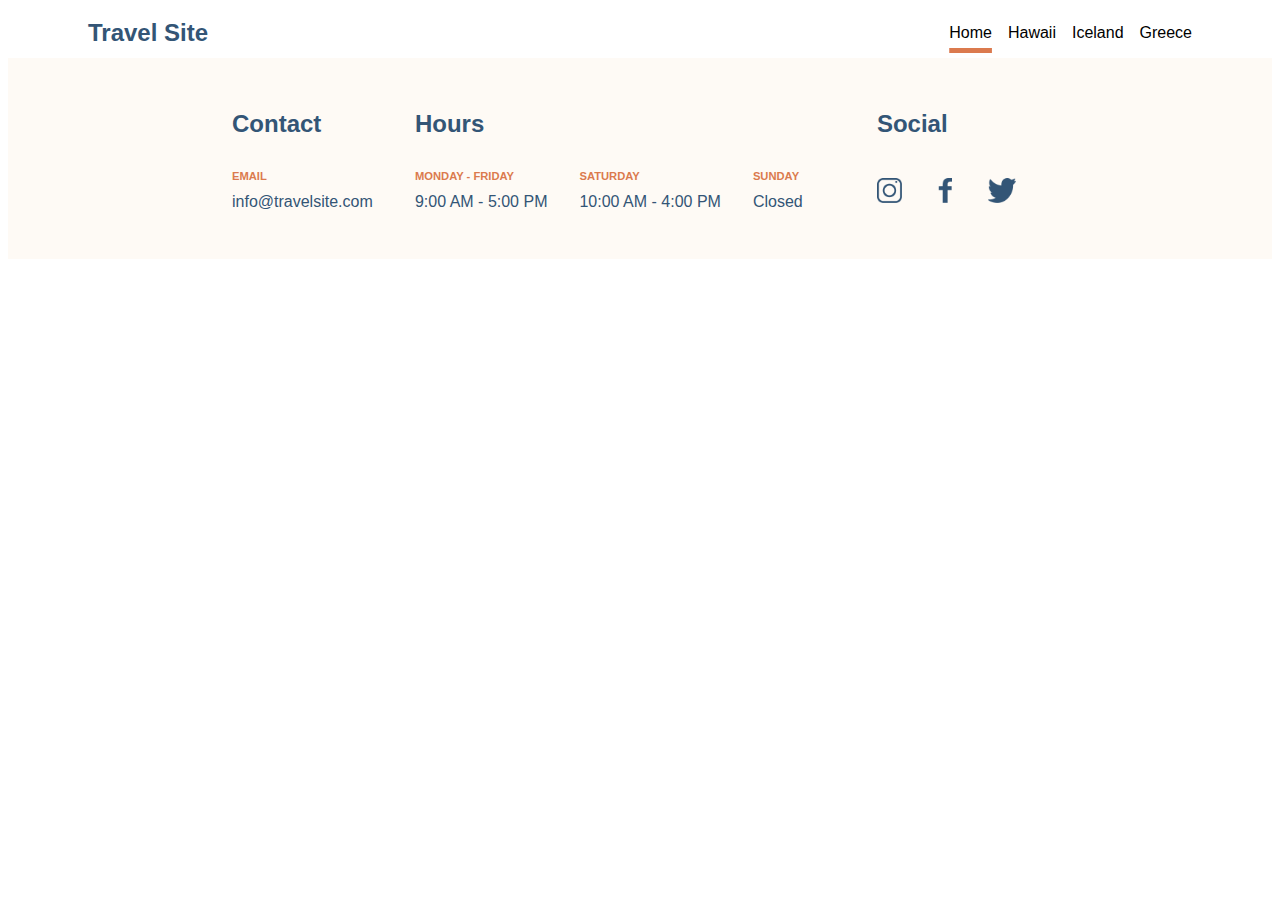
==== pages/get_started.html @ 07f857eb "added nav and footer to the get started page" ====
<!DOCTYPE html>
<html lang="en">
<head>
    <meta charset="UTF-8">
    <meta name="viewport" content="width=device-width, initial-scale=1.0">
    <title>Get Started</title>
    <link rel="stylesheet" href="../css/global.css">
</head>
<body>
    <header>
        <nav class="primary-nav">
            <a class="primary-nav__headinglink" href="./index.html"><h2 class="primary-nav__heading">Travel Site</h2></a>
            <ul class="primary-nav__list">
                <a href="./index.html" class="primary-nav__link primary-nav__link--active"><li class="primary-nav__item">Home</li></a>
                <a href="./pages/hawaii.html" class="primary-nav__link"><li class="primary-nav__item">Hawaii</li></a>
                <a href="./pages/iceland.html" class="primary-nav__link"><li class="primary-nav__item">Iceland</li></a>
                <a href="./pages/greece.html" class="primary-nav__link"><li class="primary-nav__item">Greece</li></a>
            </ul>
        </nav>
        </header>
        <main>
        </main>
        <footer class="footer">
            <section class="contact">
                <h2 class="contact__heading">Contact</h2>
                <p class="contact__text">EMAIL</p>
                <p class="contact__email">info@travelsite.com</p>
            </section>
            <section class="hours">
                <h2 class="hours__heading">Hours</h2>
                <div class="hours__container">
                    <div class="hours__section">
                        <p class="hours__day">Monday - Friday</p>
                        <p class="hours__time">9:00 AM - 5:00 PM</p>
                    </div>
                    <div class="hours__section">
                        <p class="hours__day">Saturday</p>
                        <p class="hours__time">10:00 AM - 4:00 PM</p>
                    </div>
                    <div class="hours__section">
                        <p class="hours__day">Sunday</p>
                        <p class="hours__time">Closed</p>
                    </div>
                </div>
            </section>
            <section class="social">
                <h2 class="social__heading">Social</h2>
                    <img class="social__icon" src="../assets/Icons/icon-instagram.png" alt="instagram">
                    <img class="social__icon" src="../assets/Icons/icon-facebook.png" alt="facebook">
                    <img class="social__icon" src="../assets/Icons/icon-twitter.png" alt="twitter">
            </section>
        </footer>
</body>
</html>
---- css/global.css ----
* {
  font-family: Verdana, Geneva, Tahoma, sans-serif;
  box-sizing: border-box;
}

.primary-nav {
  display: flex;
  flex-direction: row;
  background-color: #ffffff;
  color: #335576;
  justify-content: space-between;
  align-items: center;
  padding: 0rem 5rem;
}
.primary-nav__heading {
  margin: 0rem;
}
.primary-nav__headinglink {
  text-decoration: none;
  color: #335576;
}
.primary-nav__list {
  display: flex;
  flex-direction: row;
  list-style: none;
}
.primary-nav__item {
  padding-left: 1rem;
}
.primary-nav__link {
  text-decoration: none;
  color: #000000;
}
.primary-nav__link--active {
  text-decoration: underline;
  text-decoration-color: #db7a4e;
  text-underline-offset: 0.6rem;
  text-decoration-thickness: 0.3rem;
}
.primary-nav__link:hover {
  text-decoration: underline;
  color: #335576;
  text-underline-offset: 0.6rem;
  text-decoration-thickness: 0.3rem;
}

.footer {
  background-color: #fefaf5;
  padding: 2rem 14rem;
  color: #335576;
  display: flex;
  flex-direction: row;
  justify-content: space-between;
  align-items: flex-start;
}
.footer .contact__heading {
  margin-bottom: 2rem;
}
.footer .contact__text {
  color: #db7a4e;
  font-size: 0.7rem;
  text-transform: uppercase;
  font-weight: bold;
}
.footer .contact__email {
  margin-top: 0rem;
}
.footer .hours__heading {
  margin-bottom: 2rem;
}
.footer .hours__container {
  display: flex;
  flex-direction: row;
}
.footer .hours__section {
  display: flex;
  flex-direction: column;
  padding-right: 2rem;
}
.footer .hours__day {
  color: #db7a4e;
  font-size: 0.7rem;
  text-transform: uppercase;
  margin-top: 0rem;
  font-weight: bold;
}
.footer .hours__time {
  margin-top: 0rem;
}
.footer .social__heading {
  margin-bottom: 2.5rem;
}
.footer .social__icon {
  height: 25px;
  padding-right: 2rem;
}/*# sourceMappingURL=global.css.map */
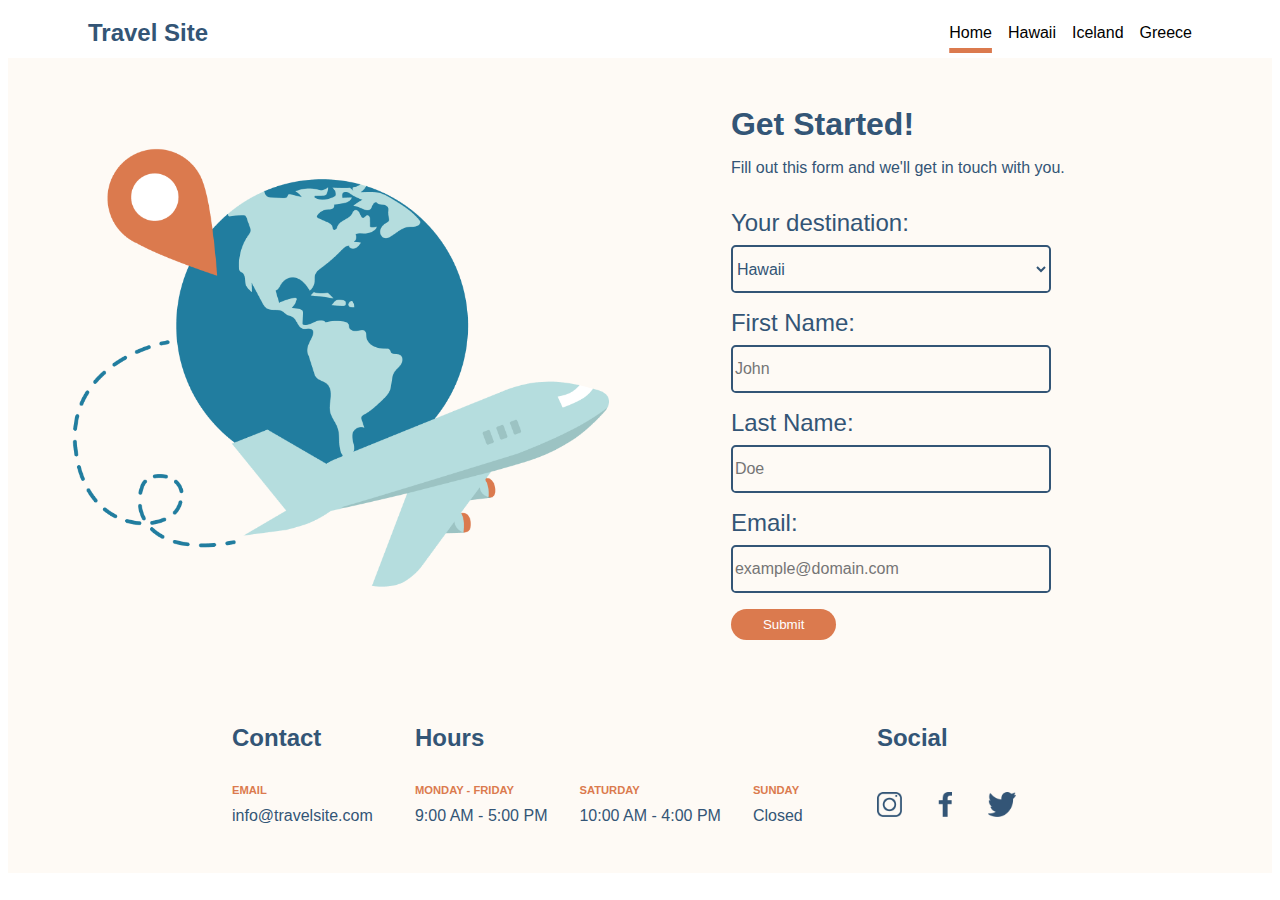
==== commit 0bc7b603: "added styling to get-started page" ====
--- a/pages/get_started.html
+++ b/pages/get_started.html
@@ -3,22 +3,47 @@
 <head>
     <meta charset="UTF-8">
     <meta name="viewport" content="width=device-width, initial-scale=1.0">
-    <title>Get Started</title>
+    <title>Get Started!</title>
     <link rel="stylesheet" href="../css/global.css">
+    <link rel="stylesheet" href="../css/get_started.css">
 </head>
 <body>
     <header>
         <nav class="primary-nav">
-            <a class="primary-nav__headinglink" href="./index.html"><h2 class="primary-nav__heading">Travel Site</h2></a>
+            <a class="primary-nav__headinglink" href="../index.html"><h2 class="primary-nav__heading">Travel Site</h2></a>
             <ul class="primary-nav__list">
-                <a href="./index.html" class="primary-nav__link primary-nav__link--active"><li class="primary-nav__item">Home</li></a>
-                <a href="./pages/hawaii.html" class="primary-nav__link"><li class="primary-nav__item">Hawaii</li></a>
-                <a href="./pages/iceland.html" class="primary-nav__link"><li class="primary-nav__item">Iceland</li></a>
-                <a href="./pages/greece.html" class="primary-nav__link"><li class="primary-nav__item">Greece</li></a>
+                <a href="../index.html" class="primary-nav__link primary-nav__link--active"><li class="primary-nav__item">Home</li></a>
+                <a href="./hawaii.html" class="primary-nav__link"><li class="primary-nav__item">Hawaii</li></a>
+                <a href="./iceland.html" class="primary-nav__link"><li class="primary-nav__item">Iceland</li></a>
+                <a href="./greece.html" class="primary-nav__link"><li class="primary-nav__item">Greece</li></a>
             </ul>
         </nav>
         </header>
         <main>
+            <div class="gstarted">
+                <section class="gstarted-section1">
+                    <img src="../assets/Images/hero.png" alt="Banner image" class="gstarted-section1__image">
+                </section>
+                <section class="gstarted-section2">
+                    <h1 class="gstarted__heading">Get Started!</h1>
+                    <p class="gstarted__text">Fill out this form and we'll get in touch with you.</p>
+                    <form class="form">
+                        <label for="destination" Destination>Your destination:</label>
+                        <select class="form__destination" name="destination" id="destination">
+                            <option value="hawaii">Hawaii</option>
+                            <option value="iceland">Iceland</option>
+                            <option value="greece">Greece</option>
+                        </select>
+                        <label for="fname">First Name:</label>
+                        <input class="form__text" type="text" name="fname" id="fname" placeholder="John">
+                        <label for="lname">Last Name:</label>
+                        <input class="form__text" type="text" name="lname" id="lname" placeholder="Doe">
+                        <label for="email">Email:</label>
+                        <input class="form__text" type="email" name="email" id="email" placeholder="example@domain.com">
+                        <input class="form__submit" type="submit" value="Submit">
+                    </form>
+                </section>
+            </div>
         </main>
         <footer class="footer">
             <section class="contact">
--- a/css/get_started.css
+++ b/css/get_started.css
@@ -0,0 +1,75 @@
+.gstarted {
+  background-color: #FEFAF5;
+  padding: 2rem 4rem;
+  display: flex;
+  flex-direction: row;
+  justify-content: space-between;
+  align-items: center;
+}
+.gstarted-section1 {
+  -o-object-fit: contain;
+     object-fit: contain;
+}
+.gstarted-section1__image {
+  height: 450px;
+}
+.gstarted-section2 {
+  width: 42%;
+}
+.gstarted__heading {
+  color: #335576;
+  font-size: 2rem;
+  margin: 1rem 0rem;
+}
+.gstarted__text {
+  color: #335576;
+  margin: 0rem;
+}
+
+label {
+  font-size: 1.5rem;
+  color: #335576;
+  margin-top: 1rem;
+}
+
+.form {
+  display: flex;
+  flex-direction: column;
+  align-items: flex-start;
+  margin-top: 1rem;
+}
+.form__destination {
+  height: 3rem;
+  color: #335576;
+  background-color: #FEFAF5;
+  width: 20rem;
+  border-radius: 0.3rem;
+  border: 2px solid #335576;
+  width: 20rem;
+  margin-top: 1rem;
+  margin: 0rem;
+  margin-top: 0.5rem;
+  font-size: 1rem;
+}
+.form__text {
+  height: 3rem;
+  color: #335576;
+  background-color: #FEFAF5;
+  border-radius: 0.3rem;
+  border: 2px solid #335576;
+  width: 20rem;
+  margin: 0rem;
+  margin-top: 0.5rem;
+  font-size: 1rem;
+}
+.form__submit {
+  background-color: #DB7A4E;
+  color: #FFFFFF;
+  border: 0;
+  border-radius: 100px;
+  justify-content: center;
+  text-align: center;
+  padding: 0.5rem 2rem;
+  vertical-align: middle;
+  margin-top: 1rem;
+}/*# sourceMappingURL=get_started.css.map */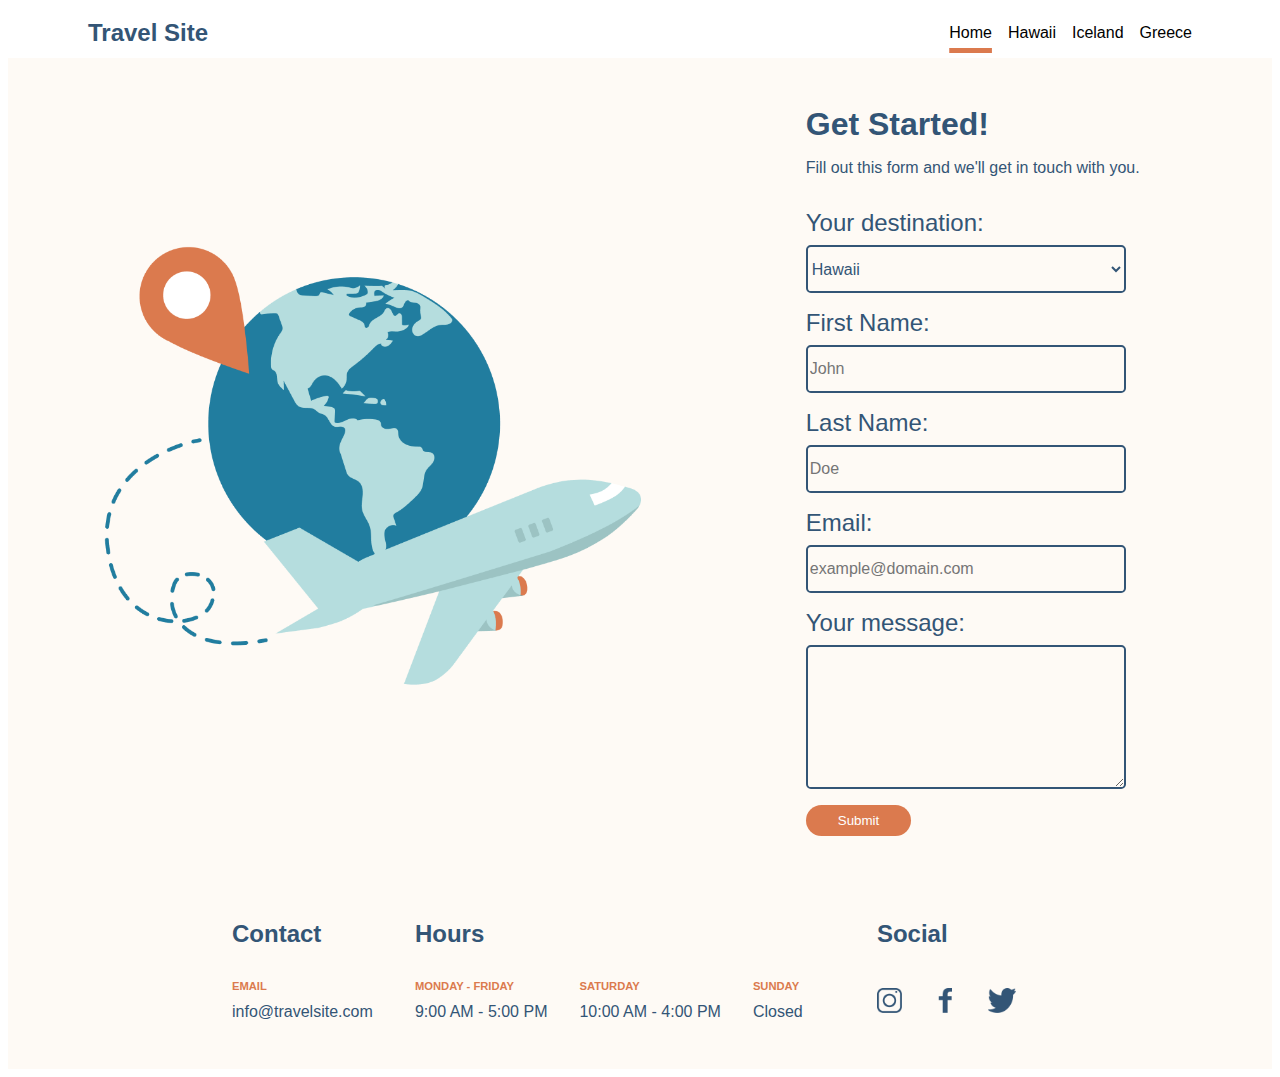
==== commit 599b6050: "added some css animations" ====
--- a/pages/get_started.html
+++ b/pages/get_started.html
@@ -40,6 +40,8 @@
                         <input class="form__text" type="text" name="lname" id="lname" placeholder="Doe">
                         <label for="email">Email:</label>
                         <input class="form__text" type="email" name="email" id="email" placeholder="example@domain.com">
+                        <label for="message">Your message:</label>
+                        <textarea class="form__message" name="message" id="" cols="30" rows="10"></textarea>
                         <input class="form__submit" type="submit" value="Submit">
                     </form>
                 </section>
--- a/css/global.css
+++ b/css/global.css
@@ -18,6 +18,9 @@
 .primary-nav__headinglink {
   text-decoration: none;
   color: #335576;
+}
+.primary-nav__headinglink:hover {
+  filter: brightness(150%);
 }
 .primary-nav__list {
   display: flex;
--- a/css/get_started.css
+++ b/css/get_started.css
@@ -1,6 +1,6 @@
 .gstarted {
   background-color: #FEFAF5;
-  padding: 2rem 4rem;
+  padding: 2rem 6rem;
   display: flex;
   flex-direction: row;
   justify-content: space-between;
@@ -15,6 +15,7 @@
 }
 .gstarted-section2 {
   width: 42%;
+  padding-left: 5rem;
 }
 .gstarted__heading {
   color: #335576;
@@ -62,6 +63,17 @@
   margin-top: 0.5rem;
   font-size: 1rem;
 }
+.form__message {
+  color: #335576;
+  background-color: #FEFAF5;
+  border-radius: 0.3rem;
+  border: 2px solid #335576;
+  width: 20rem;
+  height: 9rem;
+  margin: 0rem;
+  margin-top: 0.5rem;
+  font-size: 1rem;
+}
 .form__submit {
   background-color: #DB7A4E;
   color: #FFFFFF;
@@ -72,4 +84,7 @@
   padding: 0.5rem 2rem;
   vertical-align: middle;
   margin-top: 1rem;
+}
+.form__submit:hover {
+  filter: brightness(150%);
 }/*# sourceMappingURL=get_started.css.map */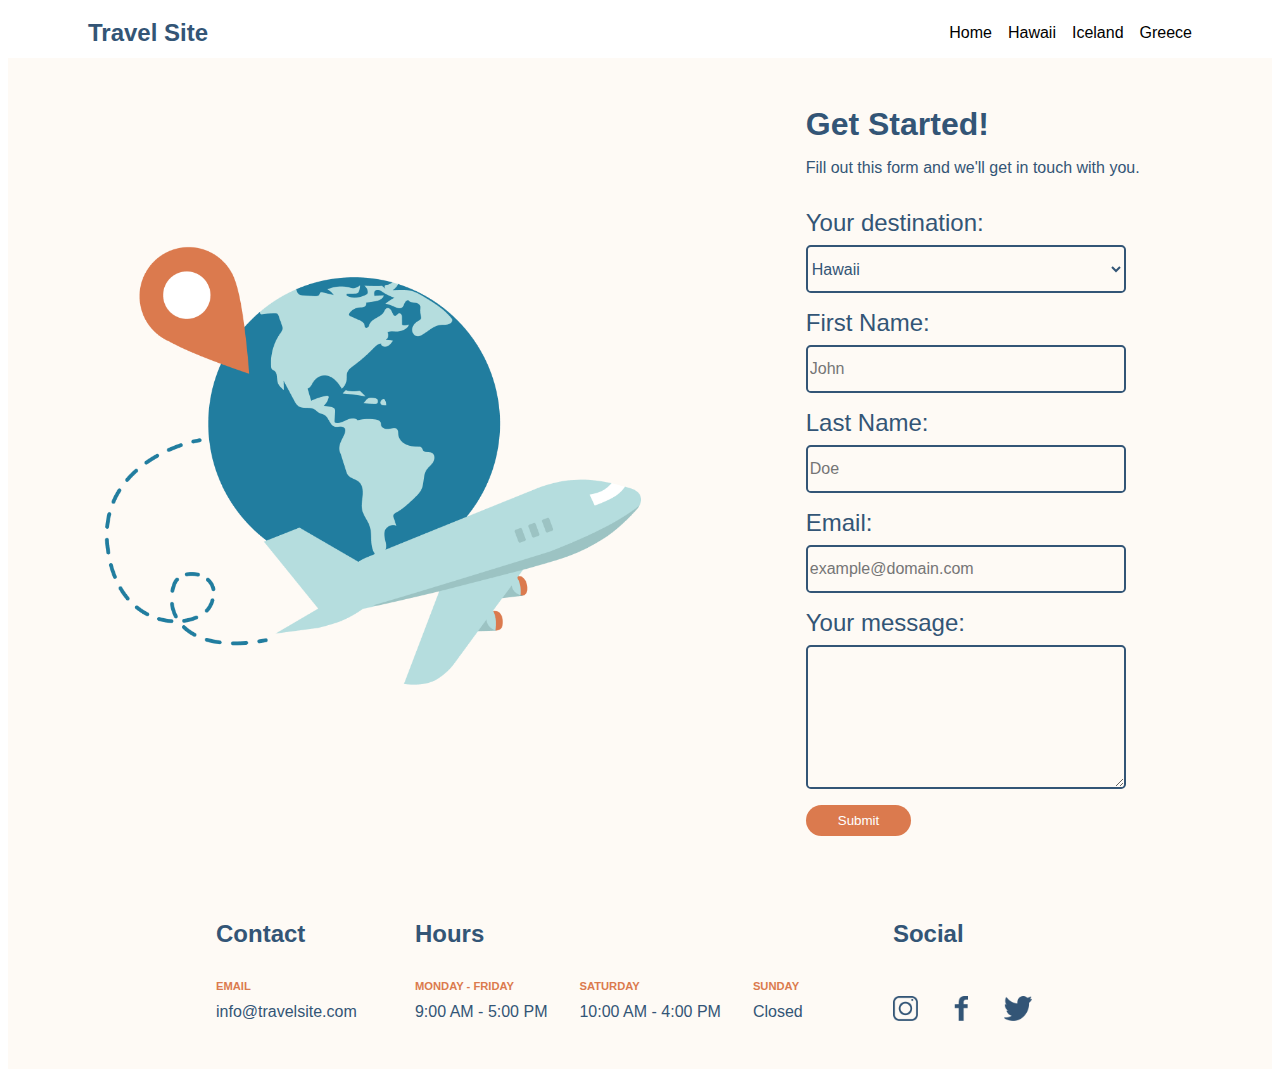
==== commit 56662e7b: "made some changes to anchor tags and getstarted page" ====
--- a/pages/get_started.html
+++ b/pages/get_started.html
@@ -1,81 +1,137 @@
 <!DOCTYPE html>
 <html lang="en">
-<head>
-    <meta charset="UTF-8">
-    <meta name="viewport" content="width=device-width, initial-scale=1.0">
+  <head>
+    <meta charset="UTF-8" />
+    <meta name="viewport" content="width=device-width, initial-scale=1.0" />
     <title>Get Started!</title>
-    <link rel="stylesheet" href="../css/global.css">
-    <link rel="stylesheet" href="../css/get_started.css">
-</head>
-<body>
+    <link rel="stylesheet" href="../css/global.css" />
+    <link rel="stylesheet" href="../css/get_started.css" />
+  </head>
+  <body>
     <header>
-        <nav class="primary-nav">
-            <a class="primary-nav__headinglink" href="../index.html"><h2 class="primary-nav__heading">Travel Site</h2></a>
-            <ul class="primary-nav__list">
-                <a href="../index.html" class="primary-nav__link primary-nav__link--active"><li class="primary-nav__item">Home</li></a>
-                <a href="./hawaii.html" class="primary-nav__link"><li class="primary-nav__item">Hawaii</li></a>
-                <a href="./iceland.html" class="primary-nav__link"><li class="primary-nav__item">Iceland</li></a>
-                <a href="./greece.html" class="primary-nav__link"><li class="primary-nav__item">Greece</li></a>
-            </ul>
-        </nav>
-        </header>
-        <main>
-            <div class="gstarted">
-                <section class="gstarted-section1">
-                    <img src="../assets/Images/hero.png" alt="Banner image" class="gstarted-section1__image">
-                </section>
-                <section class="gstarted-section2">
-                    <h1 class="gstarted__heading">Get Started!</h1>
-                    <p class="gstarted__text">Fill out this form and we'll get in touch with you.</p>
-                    <form class="form">
-                        <label for="destination" Destination>Your destination:</label>
-                        <select class="form__destination" name="destination" id="destination">
-                            <option value="hawaii">Hawaii</option>
-                            <option value="iceland">Iceland</option>
-                            <option value="greece">Greece</option>
-                        </select>
-                        <label for="fname">First Name:</label>
-                        <input class="form__text" type="text" name="fname" id="fname" placeholder="John">
-                        <label for="lname">Last Name:</label>
-                        <input class="form__text" type="text" name="lname" id="lname" placeholder="Doe">
-                        <label for="email">Email:</label>
-                        <input class="form__text" type="email" name="email" id="email" placeholder="example@domain.com">
-                        <label for="message">Your message:</label>
-                        <textarea class="form__message" name="message" id="" cols="30" rows="10"></textarea>
-                        <input class="form__submit" type="submit" value="Submit">
-                    </form>
-                </section>
-            </div>
-        </main>
-        <footer class="footer">
-            <section class="contact">
-                <h2 class="contact__heading">Contact</h2>
-                <p class="contact__text">EMAIL</p>
-                <p class="contact__email">info@travelsite.com</p>
-            </section>
-            <section class="hours">
-                <h2 class="hours__heading">Hours</h2>
-                <div class="hours__container">
-                    <div class="hours__section">
-                        <p class="hours__day">Monday - Friday</p>
-                        <p class="hours__time">9:00 AM - 5:00 PM</p>
-                    </div>
-                    <div class="hours__section">
-                        <p class="hours__day">Saturday</p>
-                        <p class="hours__time">10:00 AM - 4:00 PM</p>
-                    </div>
-                    <div class="hours__section">
-                        <p class="hours__day">Sunday</p>
-                        <p class="hours__time">Closed</p>
-                    </div>
-                </div>
-            </section>
-            <section class="social">
-                <h2 class="social__heading">Social</h2>
-                    <img class="social__icon" src="../assets/Icons/icon-instagram.png" alt="instagram">
-                    <img class="social__icon" src="../assets/Icons/icon-facebook.png" alt="facebook">
-                    <img class="social__icon" src="../assets/Icons/icon-twitter.png" alt="twitter">
-            </section>
-        </footer>
-</body>
-</html>+      <nav class="primary-nav">
+        <a class="primary-nav__headinglink" href="../index.html"
+          ><h2 class="primary-nav__heading">Travel Site</h2></a
+        >
+        <ul class="primary-nav__list">
+          <li class="primary-nav__item">
+            <a href="../index.html" class="primary-nav__link">Home</a>
+          </li>
+          <li class="primary-nav__item">
+            <a href="./hawaii.html" class="primary-nav__link">Hawaii</a>
+          </li>
+          <li class="primary-nav__item">
+            <a href="./iceland.html" class="primary-nav__link">Iceland</a>
+          </li>
+          <li class="primary-nav__item">
+            <a href="./greece.html" class="primary-nav__link">Greece</a>
+          </li>
+        </ul>
+      </nav>
+    </header>
+    <main>
+      <div class="gstarted">
+        <div class="gstarted-section1">
+          <img
+            src="../assets/Images/hero.png"
+            alt="Banner image"
+            class="gstarted-section1__image"
+          />
+        </div>
+        <div class="gstarted-section2">
+          <h1 class="gstarted__heading">Get Started!</h1>
+          <p class="gstarted__text">
+            Fill out this form and we'll get in touch with you.
+          </p>
+          <form class="form">
+            <label for="destination">Your destination:</label>
+            <select
+              class="form__destination"
+              name="destination"
+              id="destination"
+            >
+              <option value="hawaii">Hawaii</option>
+              <option value="iceland">Iceland</option>
+              <option value="greece">Greece</option>
+            </select>
+            <label for="fname">First Name:</label>
+            <input
+              class="form__text"
+              type="text"
+              name="fname"
+              id="fname"
+              placeholder="John"
+            />
+            <label for="lname">Last Name:</label>
+            <input
+              class="form__text"
+              type="text"
+              name="lname"
+              id="lname"
+              placeholder="Doe"
+            />
+            <label for="email">Email:</label>
+            <input
+              class="form__text"
+              type="email"
+              name="email"
+              id="email"
+              placeholder="example@domain.com"
+            />
+            <label for="message">Your message:</label>
+            <textarea
+              class="form__message"
+              name="message"
+              id="message"
+              cols="30"
+              rows="10"
+            ></textarea>
+            <input class="form__submit" type="submit" value="Submit" />
+          </form>
+        </div>
+      </div>
+    </main>
+    <footer class="footer">
+      <section class="contact">
+        <h2 class="contact__heading">Contact</h2>
+        <p class="contact__text">EMAIL</p>
+        <p class="contact__email">info@travelsite.com</p>
+      </section>
+      <section class="hours">
+        <h2 class="hours__heading">Hours</h2>
+        <div class="hours__container">
+          <div class="hours__section">
+            <p class="hours__day">Monday - Friday</p>
+            <p class="hours__time">9:00 AM - 5:00 PM</p>
+          </div>
+          <div class="hours__section">
+            <p class="hours__day">Saturday</p>
+            <p class="hours__time">10:00 AM - 4:00 PM</p>
+          </div>
+          <div class="hours__section">
+            <p class="hours__day">Sunday</p>
+            <p class="hours__time">Closed</p>
+          </div>
+        </div>
+      </section>
+      <section class="social">
+        <h2 class="social__heading">Social</h2>
+        <img
+          class="social__icon"
+          src="../assets/Icons/icon-instagram.png"
+          alt="instagram"
+        />
+        <img
+          class="social__icon"
+          src="../assets/Icons/icon-facebook.png"
+          alt="facebook"
+        />
+        <img
+          class="social__icon"
+          src="../assets/Icons/icon-twitter.png"
+          alt="twitter"
+        />
+      </section>
+    </footer>
+  </body>
+</html>
--- a/css/get_started.css
+++ b/css/get_started.css
@@ -1,3 +1,186 @@
+* {
+  font-family: Verdana, Geneva, Tahoma, sans-serif;
+  box-sizing: border-box;
+}
+
+.btn {
+  background-color: #db7a4e;
+  color: #ffffff;
+  border-radius: 100px;
+  text-align: center;
+  padding: 0.5rem 2rem;
+  font-size: 1rem;
+  font-weight: lighter;
+  width: 10rem;
+}
+
+.primary-nav {
+  display: flex;
+  flex-direction: column;
+  background-color: #ffffff;
+  color: #335576;
+  justify-content: space-between;
+  align-items: center;
+  padding: 0rem;
+}
+.primary-nav__heading {
+  margin: 0rem;
+}
+.primary-nav__headinglink {
+  text-decoration: none;
+  color: #335576;
+}
+.primary-nav__headinglink:hover {
+  filter: brightness(150%);
+}
+.primary-nav__list {
+  display: flex;
+  list-style: none;
+  flex-direction: column;
+  padding: 0rem;
+  font-size: 1.5rem;
+  width: 100%;
+  text-align: center;
+}
+.primary-nav__item {
+  padding: 0;
+}
+.primary-nav__link {
+  display: flex;
+  justify-content: center;
+  text-decoration: none;
+  color: #000000;
+  width: 100%;
+}
+.primary-nav__link--active {
+  text-decoration: none;
+  border-left: 3px solid #db7a4e;
+  border-right: 3px solid #db7a4e;
+}
+.primary-nav__link:hover {
+  text-decoration: none;
+  border-left: 3px solid #335576;
+  border-right: 3px solid #335576;
+}
+
+.footer {
+  background-color: #fefaf5;
+  color: #335576;
+  display: flex;
+  justify-content: space-between;
+  flex-direction: column;
+  padding: 1rem 8rem;
+  align-items: center;
+  text-align: center;
+}
+.footer .contact {
+  padding: 0rem 1rem;
+}
+.footer .contact__heading {
+  margin-bottom: 1rem;
+}
+.footer .contact__text {
+  color: #db7a4e;
+  font-size: 0.7rem;
+  text-transform: uppercase;
+  font-weight: bold;
+}
+.footer .contact__email {
+  margin-top: 0rem;
+}
+.footer .hours {
+  padding: 0rem 1rem;
+}
+.footer .hours__heading {
+  margin-bottom: 1rem;
+}
+.footer .hours__container {
+  display: flex;
+  flex-direction: row;
+}
+.footer .hours__section {
+  display: flex;
+  flex-direction: column;
+  padding-right: 2rem;
+}
+.footer .hours__day {
+  color: #db7a4e;
+  font-size: 0.7rem;
+  text-transform: uppercase;
+  margin-top: 0rem;
+  font-weight: bold;
+}
+.footer .hours__time {
+  margin-top: 0rem;
+}
+.footer .social {
+  padding: 0rem 1rem;
+}
+.footer .social__heading {
+  margin-bottom: 1rem;
+}
+.footer .social__icon {
+  height: 25px;
+  padding: 0rem;
+  margin: 0rem 1rem;
+}
+
+@media screen and (min-width: 768px) {
+  .primary-nav {
+    flex-direction: row;
+    padding: 0rem 5rem;
+  }
+  .primary-nav__list {
+    flex-direction: row;
+    font-size: 1rem;
+    width: auto;
+  }
+  .primary-nav__item {
+    padding-left: 1rem;
+  }
+  .primary-nav__link--active {
+    text-decoration: underline;
+    text-decoration-color: #db7a4e;
+    text-underline-offset: 0.6rem;
+    text-decoration-thickness: 0.3rem;
+    border: 0;
+  }
+  .primary-nav__link:hover {
+    text-decoration: underline;
+    color: #335576;
+    text-underline-offset: 0.6rem;
+    text-decoration-thickness: 0.3rem;
+    border: 0;
+  }
+  .footer {
+    flex-direction: row;
+    padding: 2rem 2rem;
+    text-align: left;
+    align-items: flex-start;
+  }
+  .footer .contact__heading {
+    margin-bottom: 2rem;
+  }
+  .footer .hours__heading {
+    margin-bottom: 2rem;
+  }
+  .footer .social__heading {
+    margin-bottom: 2rem;
+  }
+  .footer .social__icon {
+    padding-right: 2rem;
+    margin: 0;
+    margin-top: 1rem;
+  }
+}
+@media screen and (min-width: 1024px) {
+  .footer {
+    padding: 2rem 12rem;
+  }
+  .footer .social__icon {
+    margin-top: 1rem;
+  }
+}
 .gstarted {
   background-color: #FEFAF5;
   padding: 2rem 6rem;
@@ -9,13 +192,17 @@
 .gstarted-section1 {
   -o-object-fit: contain;
      object-fit: contain;
+  display: none;
 }
 .gstarted-section1__image {
   height: 450px;
 }
 .gstarted-section2 {
-  width: 42%;
-  padding-left: 5rem;
+  width: 80%;
+  padding: 0rem;
+  display: flex;
+  flex-direction: column;
+  align-items: center;
 }
 .gstarted__heading {
   color: #335576;
@@ -26,20 +213,18 @@
   color: #335576;
   margin: 0rem;
 }
-
-label {
+.gstarted label {
   font-size: 1.5rem;
   color: #335576;
   margin-top: 1rem;
 }
-
-.form {
+.gstarted .form {
   display: flex;
   flex-direction: column;
   align-items: flex-start;
   margin-top: 1rem;
 }
-.form__destination {
+.gstarted .form__destination {
   height: 3rem;
   color: #335576;
   background-color: #FEFAF5;
@@ -52,7 +237,7 @@
   margin-top: 0.5rem;
   font-size: 1rem;
 }
-.form__text {
+.gstarted .form__text {
   height: 3rem;
   color: #335576;
   background-color: #FEFAF5;
@@ -63,7 +248,7 @@
   margin-top: 0.5rem;
   font-size: 1rem;
 }
-.form__message {
+.gstarted .form__message {
   color: #335576;
   background-color: #FEFAF5;
   border-radius: 0.3rem;
@@ -74,7 +259,7 @@
   margin-top: 0.5rem;
   font-size: 1rem;
 }
-.form__submit {
+.gstarted .form__submit {
   background-color: #DB7A4E;
   color: #FFFFFF;
   border: 0;
@@ -85,6 +270,40 @@
   vertical-align: middle;
   margin-top: 1rem;
 }
-.form__submit:hover {
+.gstarted .form__submit:hover {
   filter: brightness(150%);
+}
+
+@media screen and (min-width: 768px) {
+  .gstarted {
+    padding: 1rem 0rem;
+    justify-content: center;
+  }
+  .gstarted-section1 {
+    display: block;
+  }
+  .gstarted-section1__image {
+    height: 300px;
+  }
+  .gstarted-section2 {
+    width: 42%;
+    align-items: flex-start;
+    padding-left: 5rem;
+  }
+}
+@media screen and (min-width: 1024px) {
+  .gstarted {
+    padding: 2rem 6rem;
+    justify-content: space-between;
+  }
+  .gstarted-section1 {
+    display: block;
+  }
+  .gstarted-section1__image {
+    height: 450px;
+  }
+  .gstarted-section2 {
+    width: 42%;
+    align-items: flex-start;
+  }
 }/*# sourceMappingURL=get_started.css.map */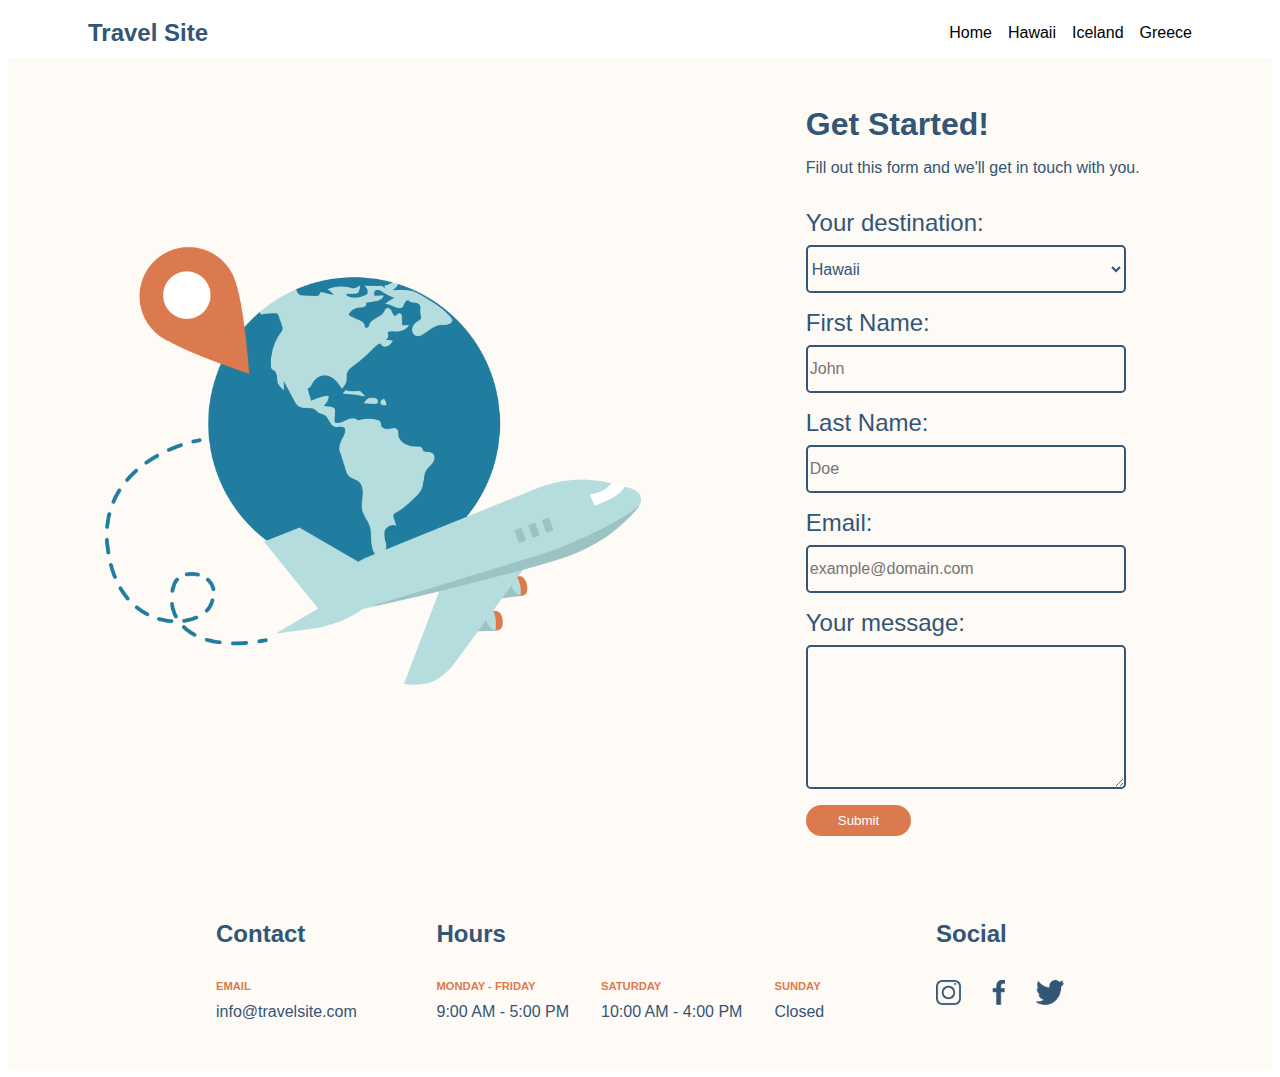
==== commit 2f331e51: "added hyperlinks to the footer social icons for all pages" ====
--- a/pages/get_started.html
+++ b/pages/get_started.html
@@ -4,7 +4,6 @@
     <meta charset="UTF-8" />
     <meta name="viewport" content="width=device-width, initial-scale=1.0" />
     <title>Get Started!</title>
-    <link rel="stylesheet" href="../css/global.css" />
     <link rel="stylesheet" href="../css/get_started.css" />
   </head>
   <body>
@@ -116,21 +115,29 @@
       </section>
       <section class="social">
         <h2 class="social__heading">Social</h2>
-        <img
-          class="social__icon"
-          src="../assets/Icons/icon-instagram.png"
-          alt="instagram"
-        />
-        <img
-          class="social__icon"
-          src="../assets/Icons/icon-facebook.png"
-          alt="facebook"
-        />
-        <img
-          class="social__icon"
-          src="../assets/Icons/icon-twitter.png"
-          alt="twitter"
-        />
+        <div class="social__container">
+          <a class="social__link" href="https://www.instagram.com/" target="_blank">
+            <img
+            class="social__icon"
+            src="../assets/Icons/icon-instagram.png"
+            alt="instagram"
+          />
+          </a>
+          <a class="social__link" href="https://www.facebook.com/" target="_blank">
+            <img
+            class="social__icon"
+            src="../assets/Icons/icon-facebook.png"
+            alt="facebook"
+          />
+          </a>
+          <a class="social__link" href="https://twitter.com/" target="_blank">
+            <img
+            class="social__icon"
+            src="../assets/Icons/icon-twitter.png"
+            alt="twitter"
+          />
+          </a>
+        </div>
       </section>
     </footer>
   </body>
--- a/css/get_started.css
+++ b/css/get_started.css
@@ -1,5 +1,5 @@
 * {
-  font-family: Verdana, Geneva, Tahoma, sans-serif;
+  font-family: Verdana, sans-serif;
   box-sizing: border-box;
 }
 
@@ -115,14 +115,30 @@
 }
 .footer .social {
   padding: 0rem 1rem;
+  display: flex;
+  flex-direction: column;
+  align-items: center;
+  height: 100%;
+  width: 10rem;
 }
 .footer .social__heading {
   margin-bottom: 1rem;
+}
+.footer .social__container {
+  display: flex;
+  justify-content: space-between;
+  height: 25px;
+  margin: 0rem;
+  width: 100%;
 }
 .footer .social__icon {
   height: 25px;
   padding: 0rem;
-  margin: 0rem 1rem;
+  margin: 0;
+}
+.footer .social__link {
+  height: 25px;
+  margin: 0rem 0rem;
 }
 
 @media screen and (min-width: 768px) {
@@ -164,29 +180,34 @@
   .footer .hours__heading {
     margin-bottom: 2rem;
   }
+  .footer .social {
+    align-items: flex-start;
+  }
   .footer .social__heading {
     margin-bottom: 2rem;
   }
-  .footer .social__icon {
-    padding-right: 2rem;
-    margin: 0;
-    margin-top: 1rem;
+  .footer .social__container {
+    justify-content: space-between;
+    width: 100%;
   }
 }
 @media screen and (min-width: 1024px) {
   .footer {
     padding: 2rem 12rem;
   }
-  .footer .social__icon {
-    margin-top: 1rem;
+  .footer .social {
+    align-items: flex-start;
+  }
+  .footer .social__container {
+    justify-content: space-between;
   }
 }
 .gstarted {
-  background-color: #FEFAF5;
+  background-color: #fefaf5;
   padding: 2rem 6rem;
   display: flex;
   flex-direction: row;
-  justify-content: space-between;
+  justify-content: center;
   align-items: center;
 }
 .gstarted-section1 {
@@ -227,7 +248,7 @@
 .gstarted .form__destination {
   height: 3rem;
   color: #335576;
-  background-color: #FEFAF5;
+  background-color: #fefaf5;
   width: 20rem;
   border-radius: 0.3rem;
   border: 2px solid #335576;
@@ -240,7 +261,7 @@
 .gstarted .form__text {
   height: 3rem;
   color: #335576;
-  background-color: #FEFAF5;
+  background-color: #fefaf5;
   border-radius: 0.3rem;
   border: 2px solid #335576;
   width: 20rem;
@@ -250,7 +271,7 @@
 }
 .gstarted .form__message {
   color: #335576;
-  background-color: #FEFAF5;
+  background-color: #fefaf5;
   border-radius: 0.3rem;
   border: 2px solid #335576;
   width: 20rem;
@@ -260,7 +281,7 @@
   font-size: 1rem;
 }
 .gstarted .form__submit {
-  background-color: #DB7A4E;
+  background-color: #db7a4e;
   color: #FFFFFF;
   border: 0;
   border-radius: 100px;
